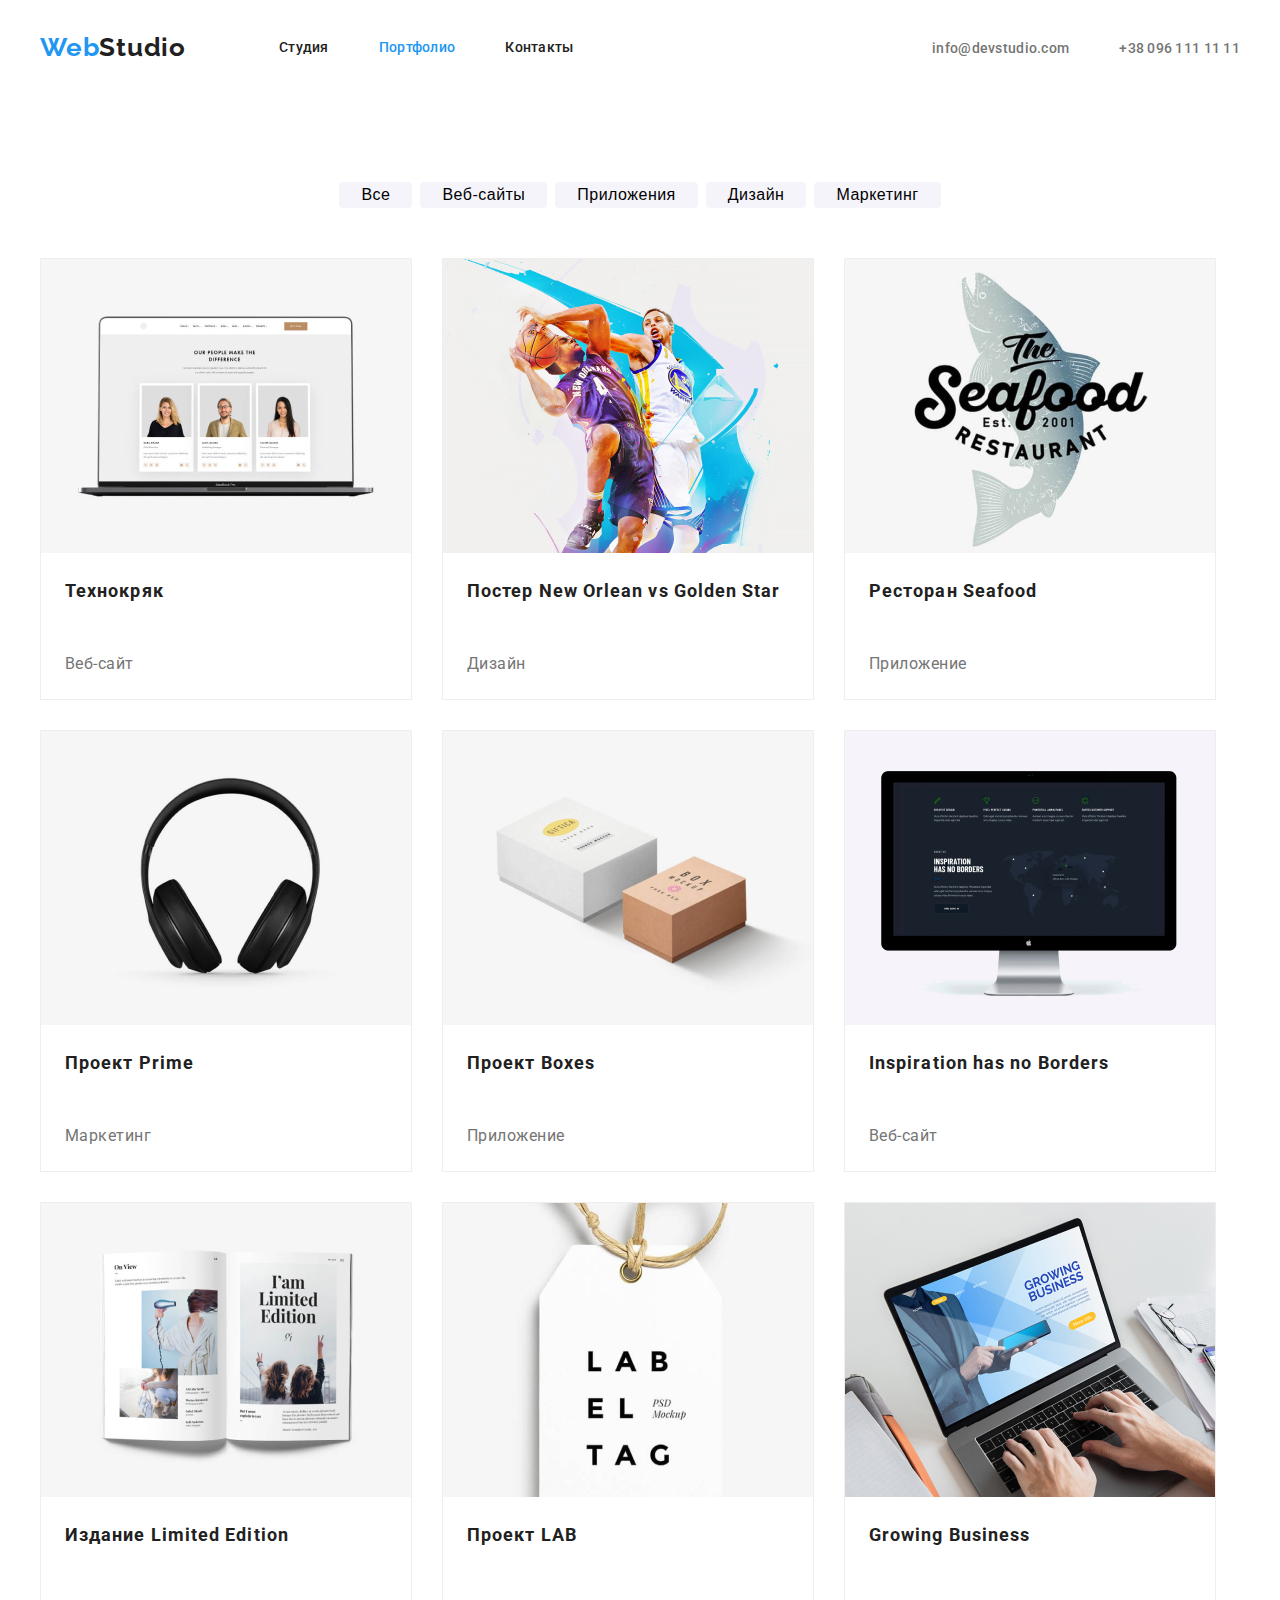
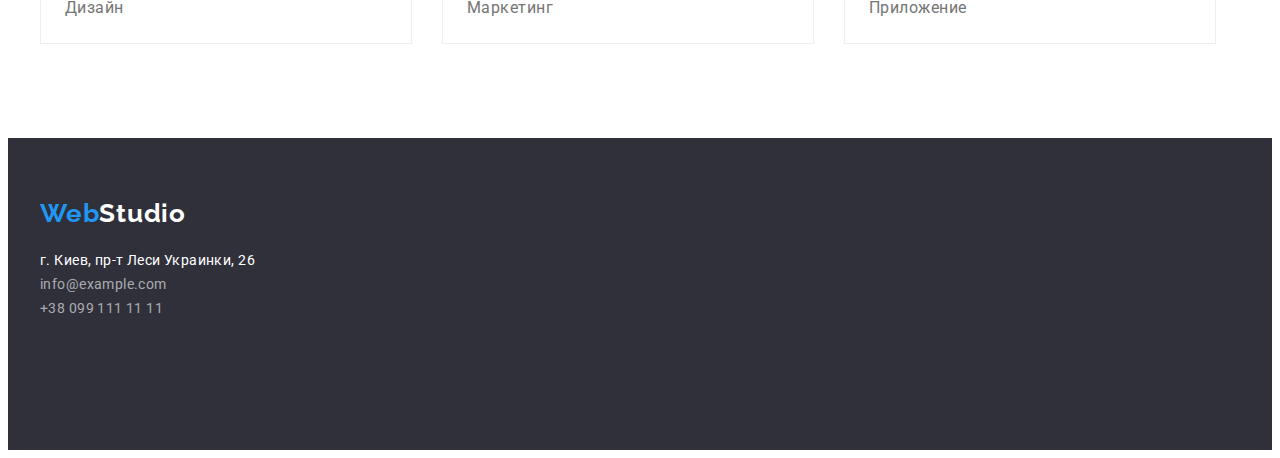
==== portfolio.html @ c2d35699 "Файлы 3 работы" ====
<!DOCTYPE html>
<html lang="ru">
<head>
    <meta charset="UTF-8">
    <meta name="viewport" content="width=device-width, initial-scale=1.0">
    <title>Web-Studio</title>
    <link rel="preconnect" href="https://fonts.gstatic.com">
    <link
        href="https://fonts.googleapis.com/css2?family=Raleway:wght@700&family=Roboto:wght@400;500;700;900&display=swap"
        rel="stylesheet">
    <link rel="stylesheet" href="https://cdnjs.cloudflare.com/ajax/libs/modern-normalize/1.0.0/modern-normalize.min.css"
        integrity="sha512-ISS7cAi1PEhQ8jnbJpJZMd29NlhNj4AWYyLOSp2CE/CsHxTCu+r+t0D2yoJudVrd0/8fTVPUVDzY5Tvli75u/g=="
        crossorigin="anonymous" />
        <link rel="stylesheet" href="./css/common.css">
    <link rel="stylesheet" href="./css/styles.css" />
</head>
<body>
    <!--Шапка-->
    <header class="header">
        <div class="container">
            <nav class="navigation">
                <a class="logo-color" href="./index.html">Web<span class="logo-header">Studio</span>
                </a>
                <ul class="site-nav list">
                    <li class="site-nav-item">
                        <a href="./index.html" class="site-nav-link">Студия</a></li>
                    <li class="site-nav-item">
                        <a href="./portfolio.html" class="site-nav-link current">Портфолио</a></li>
                    <li class="site-nav-item">
                        <a href="#" class="site-nav-link">Контакты</a></li>
                </ul>
                <ul class="contacts list">
                    <li class="contact-item"><a class="contacts-mail"
                            href="mailto:info@devstudio.com">info@devstudio.com</a></li>
                    <li class="contact-item"><a class="contacts-tel" href="tel:+380961111111">+38 096 111 11 11</a></li>
                </ul>
            </nav>
        </div>
    </header>
    <main>
        <!-- Портфолио -->
        <section class="portfolio">
            <div class="container">
            <h1 class="gallery-name">Portfolio</h1>
            <!-- Навигация портфолио -->
            <nav class="nav-gallery">
                <ul class="nav-gallery-items list">
                    <li class="nav-gallery-link"><button type="button" class="btn-gallery">Все</button></li>
                    <li class="nav-gallery-link"><button type="button" class="btn-gallery">Веб-сайты</button></li>
                    <li class="nav-gallery-link"><button type="button" class="btn-gallery">Приложения</button></li>
                    <li class="nav-gallery-link"><button type="button" class="btn-gallery">Дизайн</button></li>
                    <li class="nav-gallery-link"><button type="button" class="btn-gallery">Маркетинг</button></li>
                </ul>
            </nav>
            <!-- Фильтры -->
            <ul class="filter list">
                <li class="filter-item">
                    <a class="filter-link" href="#"></a>
                    <img src="./images/portfolio-img1.jpg" alt="Ноутбук">
                    <h2 class="filter-title">Технокряк</h2>
                    <p class="filter-btn-text">Веб-сайт</p>
                </li>
                <li class="filter-item">
                    <a class="filter-link" href="#"></a>
                    <img src="./images/portfolio-img2.jpg" alt="Постер с баскетболистами">
                    <h2 class="filter-title">Постер New Orlean vs Golden Star</h2>
                    <p class="filter-btn-text">Дизайн</p>
                </li>
                <li class="filter-item">
                    <a class="filter-link" href="#"></a>
                    <img src="./images/portfolio-img3.jpg" alt="Постер рыбного ресторана">
                    <h2 class="filter-title">Ресторан Seafood</h2>
                    <p class="filter-btn-text">Приложение</p>
                </li>
                <li class="filter-item">
                    <a class="filter-link" href="#"></a>
                    <img src="./images/portfolio-img4.jpg" alt="Наушники">
                    <h2 class="filter-title">Проект Prime</h2>
                    <p class="filter-btn-text">Маркетинг</p>
                </li>
                <li class="filter-item">
                    <a class="filter-link" href="#"></a>
                    <img src="./images/portfolio-img5.jpg" alt="Коробки">
                    <h2 class="filter-title">Проект Boxes</h2>
                    <p class="filter-btn-text">Приложение</p>
                </li>
                <li class="filter-item">
                    <a class="filter-link" href="#"></a>
                    <img src="./images/portfolio-img6.jpg" alt="Монитор">
                    <h2 class="filter-title">Inspiration has no Borders</h2>
                    <p class="filter-btn-text">Веб-сайт</p>
                </li>
                <li class="filter-item">
                    <a class="filter-link" href="#"></a>
                    <img src="./images/portfolio-img7.jpg" alt="Журнал">
                    <h2 class="filter-title">Издание Limited Edition</h2>
                    <p class="filter-btn-text">Дизайн</p>                    
                </li>
                <li class="filter-item">
                    <a class="filter-link" href="#"></a>
                    <img src="./images/portfolio-img8.jpg" alt="Этикетка">
                    <h2 class="filter-title">Проект LAB</h2>
                    <p class="filter-btn-text">Маркетинг</p>
                </li>
                <li class="filter-item">
                    <a class="filter-link" href="#"></a>
                    <img src="./images/portfolio-img9.jpg" alt="Экран ноутбука">
                    <h2 class="filter-title">Growing Business</h2>
                    <p class="filter-btn-text">Приложение</p>
                </li>
            </ul>
            </div>
        </section>
    </main>
        <!--Подвал-->
    <footer class="footer-section">
        <div class="container">
            <a class="logo-color" href="./index.html">Web<span class="logo-footer">Studio</span>
            </a>
            <!--Контакты-->
            <address class="contacts-footer">
                <ul class="contacts-footer-list list">
                    <li><a class="contacts-footer-link" href="https://goo.gl/maps/oXFUqeDzzRubqZXH6" target="_blank"
                            rel="noopener noreferrer">г. Киев, пр-т Леси Украинки, 26</a></li>
                    <li><a class="contacts-footer-mail" href="mailto:info@example.com">info@example.com</a></li>
                    <li><a class="contacts-footer-tel" href="tel:+380991111111">+38 099 111 11 11</a></li>
                </ul>
            </address>
        </div>
    </footer>
</body>
</html>
---- css/common.css ----
:root {
  --secondary-font: "Raleway", sans-serif;
  --accent-color: #2196f3;
  --secondary-color: #ffffff;
}
body {
  font-family: "Roboto", sans-serif;
  background-color: #ffffff;
  color: #212121;
}
.a {
  text-decoration: none;
}
ul {
  margin: 0;
  padding: 0;
  list-style: none;
}
h1,
h2,
h3,
h4,
h5,
h6 {
  margin: 0;
}
p {
  margin: 0;
}
img {
  display: block;
}
/* =====components===== */
.site-nav-link:hover,
.site-nav-link:focus,
.contacts-mail:hover,
.contacts-tel:hover,
.contacts-footer-mail:hover,
.contacts-footer-mail:focus,
.contacts-footer-tel:hover,
.contacts-footer-tel:focus,
.contacts-footer-link:hover,
.contacts-footer-link:focus {
  color: var(--accent-color);
  }
.header {
  display: flex;
  align-items: center;
  padding-top: 24px;
  padding-bottom: 25px;
}
.container {
  width: 1200px;
  padding: 0 15px;
  margin: 0 auto;
}
/* =====end-components===== */
/* =====header===== */

.logo-color {
  font-family: var(--secondary-font);
  font-weight: 700;
  font-size: 26px;
  line-height: 1.192;
  letter-spacing: 0.03em;
  color: var(--accent-color);
  text-decoration: none;
}
.logo-header {
  color: #212121;
}
.contacts-mail,
.contacts-tel {
  font-weight: 500;
  font-size: 14px;
  line-height: 1.143;
  letter-spacing: 0.02em;
  color: #757575;
  text-decoration: none;
}
/* =====end-header===== */

/* =====footer===== */
.footer-section {
  background-color: #2f303a;
  padding-top: 60px;
  padding-bottom: 60px;
}
.logo-footer {
  color: var(--secondary-color);
  width: 145px;
}
.site-nav-link {
  color: #212121;
}
.contacts-footer-list {
  padding-top: 20px;
  padding-bottom: 60px;
  width: 231px;
  height: 81px;
  font-weight: 400;
  font-size: 14px;
  line-height: 1.714;
  letter-spacing: 0.03em;
  font-style: normal;
}
.contacts-footer-link {
  color: var(--secondary-color);
  text-decoration: none;
}
.contacts-footer-mail,
.contacts-footer-tel {
  color: rgba(255, 255, 255, 0.6);
  text-decoration: none;
}
/* =====end-footer===== */
---- css/styles.css ----
:root {
  --secondary-color: #ffffff;
  --bg-color: #2196f3;
  --text-color: #757575;
}
/* =====maim page===== */
/* =====header====== */
.header .logo-color {
  margin-right: 93px;
}
.header .contacts {
  display: flex;
  margin-left: auto;
}
.navigation {
  display: flex;
  align-items: center;
}
.site-nav {
  display: flex;
}
.site-nav-item:not(:last-child) {
  margin-right: 50px;
}
.contact-item:not(:last-child) {
  margin-right: 50px;
}
.site-nav-link {
  display: block;
  font-weight: 500;
  font-size: 14px;
  line-height: 1.143;
  letter-spacing: 0.02em;
  text-decoration: none;
}
/* =====end-header====== */
/* =====hero===== */
.hero {
  min-height: 600px;

  display: flex;
  justify-content: center;
  align-items: center;

  text-align: center;
  background-color: #2f303a;
}
.hero-title {
  width: 696px;
  margin: auto;
  font-weight: 900;
  font-size: 44px;
  line-height: 1.364;
  letter-spacing: 0.06em;
  text-transform: uppercase;
  color: var(--secondary-color);
}
.hero-button {
  display: block;
  margin-top: 30px;
  margin-left: auto;
  margin-right: auto;
  min-width: 200px;
  border: none;
  border-radius: 4px;
  font-weight: 700;
  font-size: 16px;
  line-height: 1.875;
  letter-spacing: 0.06em;
  background-color: #2196f3;
  color: var(--secondary-color);
  cursor: pointer;
  padding: 10px 32px;
}
/* =====end-hero===== */
/* =====section-features===== */
.features-items {
  display: flex;
}
.features-items-link {
  width: 270px;
  height: 101px;
}
.features-items-link:not(:last-child) {
  margin-right: 30px;
}
.features-link-title {
  font-weight: 700;
  font-size: 14px;
  line-height: 1.172;
  letter-spacing: 0.03em;
  text-transform: uppercase;
}
.features-link-text {
  padding-top: 10px;
  font-weight: 400;
  font-size: 14px;
  line-height: 1.52;
  letter-spacing: 0.03em;
  color: var(--text-color);
}
.features {
  padding-bottom: 94px;
  padding-top: 94px;
  min-height: 101px;
}
/* =====end-section-features===== */
/* =====section-work===== */
.work {
  display: flex;
  padding-bottom: 94px;
}
.work-items {
  display: flex;
}
.work-link:not(:last-child) {
  margin-right: 30px;
}
.work-title,
.team-title {
  padding-bottom: 50px;
  font-weight: 700;
  font-size: 36px;
  line-height: 1.167;
  text-align: center;
  letter-spacing: 0.03em;
}
/* =====end-section-work */
/* =====section-team===== */
.team {
  display: flex;
  padding-top: 94px;
  padding-bottom: 94px;

  background-color: #f5f4fa;
}
.team-name {
  padding: 30px 59px 10px;
  font-weight: 500;
  font-size: 16px;
  line-height: 1.188;
  text-align: center;
  letter-spacing: 0.03em;
}
.team-items {
  display: flex;
}
.team-link:not(:last-child) {
  margin-right: 30px;
}
.team-position {
  font-weight: 400;
  font-size: 16px;
  line-height: 1.188;
  text-align: center;
  letter-spacing: 0.03em;
  color: var(--text-color);
}
/* =====end-section-team===== */
/* =====end main page===== */
/* =====portfolio page===== */
/* =====portfolio===== */
.portfolio {
  display: flex;
  align-items: center;
  margin-top: 94px;
  margin-bottom: 94px;
}
.gallery-name {
  display: none;
}
.nav-gallery {
  margin-bottom: 50px;
  display: flex;
  justify-content: center;
}
.nav-gallery-items {
  display: flex;
}
.nav-gallery-link {
  display: flex;
}
.nav-gallery-link:not(:last-child) {
  margin-right: 8px;
}
.btn-gallery {
  display: block;
  border: none;
  border-radius: 4px;
  padding: 12px 22px;

  font-weight: 500;
  font-size: 16px;
  line-height: 1.625px;
  text-align: center;
  letter-spacing: 0.03em;
  background-color: #f5f4fa;
}
.btn-gallery:hover,
.btn-gallery:focus {
  background-color: #2196f3;
  color: var(--secondary-color);
}
/* =====end-portfolio===== */
/* =====filtrs===== */
.filter {
  display: flex;
  flex-wrap: wrap;
}
.filter-item {
  width: 370px;
  margin-right: 30px;
  margin-bottom: 30px;
  border: 1px solid #eeeeee;
}
.filter-item:nth-child(3n) {
  margin-right: 0;
}
.filter-item:nth-last-child(-n + 3) {
  margin-bottom: 0;
}
.filter-title {
  min-width: 322px;
  height: 36px;
  padding: 20px 24px;
  font-weight: 700;
  font-size: 18px;
  line-height: 2;
  letter-spacing: 0.06em;
}
.filter-btn-text {
  width: 322px;
  padding: 20px 24px;
  font-weight: 400;
  font-size: 16px;
  line-height: 1.875;
  letter-spacing: 0.03em;
  color: var(--text-color);
}
/* =====end-filtrs===== */
/* =====end portfolio page===== */
.site-nav .current {
  color: var(--accent-color);
}
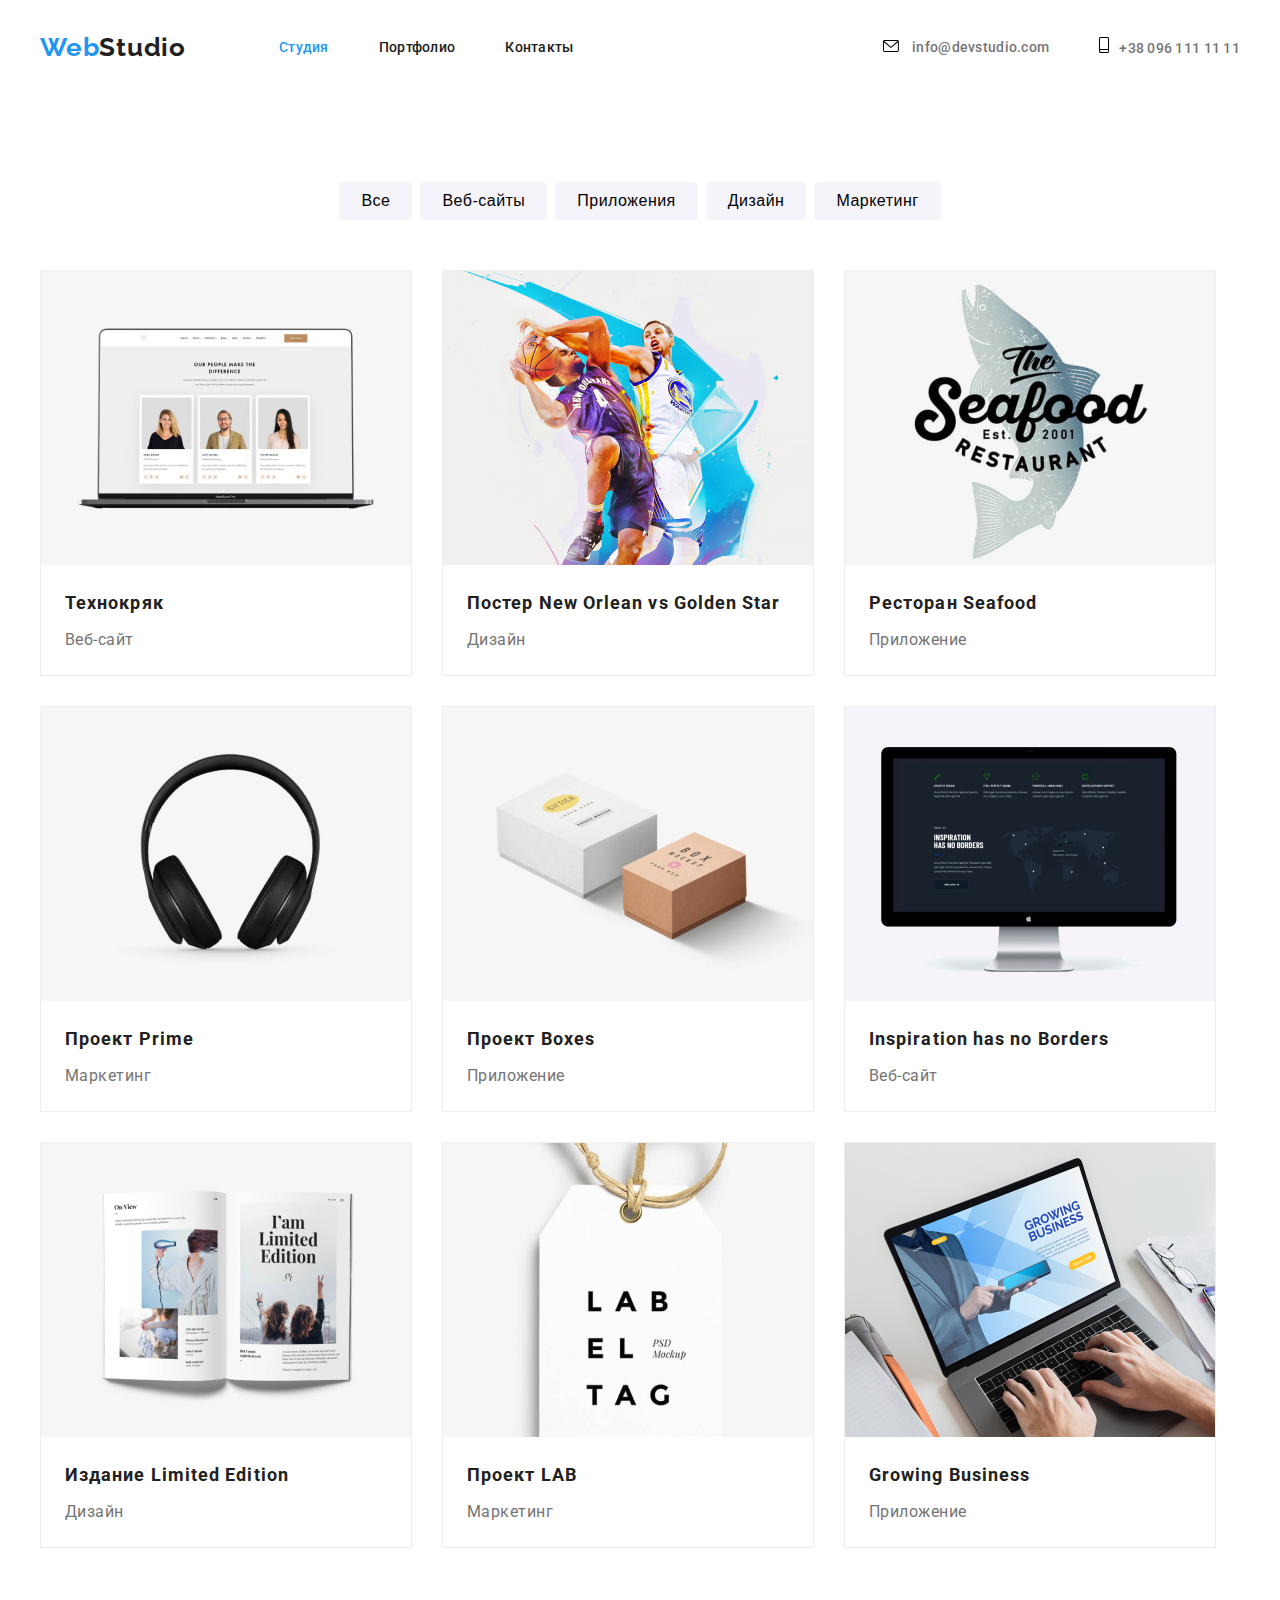
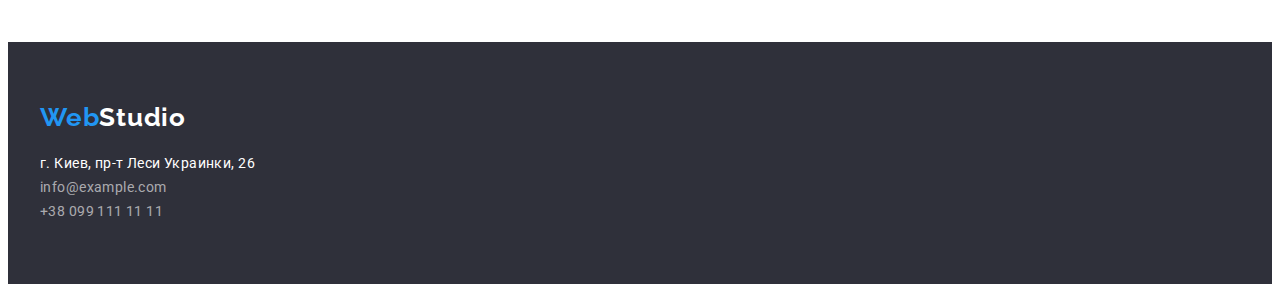
==== commit 3dd185ba: "Оформление Героя и Шапки" ====
--- a/portfolio.html
+++ b/portfolio.html
@@ -23,16 +23,22 @@
                 </a>
                 <ul class="site-nav list">
                     <li class="site-nav-item">
-                        <a href="./index.html" class="site-nav-link">Студия</a></li>
+                        <a href="./index.html" class="site-nav-link current">Студия</a></li>
                     <li class="site-nav-item">
-                        <a href="./portfolio.html" class="site-nav-link current">Портфолио</a></li>
+                        <a href="./portfolio.html" class="site-nav-link">Портфолио</a></li>
                     <li class="site-nav-item">
                         <a href="#" class="site-nav-link">Контакты</a></li>
                 </ul>
                 <ul class="contacts list">
-                    <li class="contact-item"><a class="contacts-mail"
-                            href="mailto:info@devstudio.com">info@devstudio.com</a></li>
-                    <li class="contact-item"><a class="contacts-tel" href="tel:+380961111111">+38 096 111 11 11</a></li>
+    
+                    <li class="contact-item"> <a class="contacts-mail" href="mailto:info@devstudio.com"> <svg
+                                class="mail-icon" width="16" height="12">
+                                <use href="./images/sprite.svg#icon-letter"></use>
+                            </svg> info@devstudio.com</a></li>
+                    <li class="contact-item"><a class="contacts-tel" href="tel:+380961111111"><svg class="tel-icon"
+                                width="10" height="16">
+                                <use href="./images/sprite.svg#icon-smartphone"></use>
+                            </svg>+38 096 111 11 11</a></li>
                 </ul>
             </nav>
         </div>
--- a/css/common.css
+++ b/css/common.css
@@ -42,7 +42,7 @@
 .contacts-footer-link:hover,
 .contacts-footer-link:focus {
   color: var(--accent-color);
-  }
+}
 .header {
   display: flex;
   align-items: center;
@@ -54,6 +54,19 @@
   padding: 0 15px;
   margin: 0 auto;
 }
+.site-nav .current {
+  color: var(--accent-color);
+}
+.mail-icon,
+.tel-icon {
+  margin-right: 10px;
+}
+.contacts-mail:hover .mail-icon,
+.contacts-mail:focus .mail-icon,
+.contacts-tel:hover .tel-icon,
+.contacts-tel:focus .tel-icon {
+  fill: currentColor;
+}
 /* =====end-components===== */
 /* =====header===== */
 
@@ -61,7 +74,7 @@
   font-family: var(--secondary-font);
   font-weight: 700;
   font-size: 26px;
-  line-height: 1.192;
+  line-height: 1.174;
   letter-spacing: 0.03em;
   color: var(--accent-color);
   text-decoration: none;
@@ -73,7 +86,7 @@
 .contacts-tel {
   font-weight: 500;
   font-size: 14px;
-  line-height: 1.143;
+  line-height: 1.172;
   letter-spacing: 0.02em;
   color: #757575;
   text-decoration: none;
@@ -95,9 +108,7 @@
 }
 .contacts-footer-list {
   padding-top: 20px;
-  padding-bottom: 60px;
-  width: 231px;
-  height: 81px;
+  max-width: 231px;
   font-weight: 400;
   font-size: 14px;
   line-height: 1.714;
--- a/css/styles.css
+++ b/css/styles.css
@@ -29,25 +29,33 @@
   display: block;
   font-weight: 500;
   font-size: 14px;
-  line-height: 1.143;
+  line-height: 1.172;
   letter-spacing: 0.02em;
   text-decoration: none;
 }
 /* =====end-header====== */
 /* =====hero===== */
 .hero {
-  min-height: 600px;
-
   display: flex;
   justify-content: center;
   align-items: center;
 
   text-align: center;
+
   background-color: #2f303a;
+  background-image: linear-gradient(
+      rgba(47, 48, 58, 0.4),
+      rgba(47, 48, 58, 0.4)
+    ),
+    url("../images/hero.jpg");
+  background-repeat: no-repeat;
+  background-size: cover;
 }
 .hero-title {
   width: 696px;
-  margin: auto;
+  margin-top: 200px;
+  margin-left: auto;
+  margin-right: auto;
   font-weight: 900;
   font-size: 44px;
   line-height: 1.364;
@@ -58,6 +66,7 @@
 .hero-button {
   display: block;
   margin-top: 30px;
+  margin-bottom: 200px;
   margin-left: auto;
   margin-right: auto;
   min-width: 200px;
@@ -118,10 +127,10 @@
 }
 .work-title,
 .team-title {
-  padding-bottom: 50px;
+  margin-bottom: 50px;
   font-weight: 700;
   font-size: 36px;
-  line-height: 1.167;
+  line-height: 1.172;
   text-align: center;
   letter-spacing: 0.03em;
 }
@@ -135,10 +144,11 @@
   background-color: #f5f4fa;
 }
 .team-name {
-  padding: 30px 59px 10px;
+  padding-top: 30px;
+  padding-bottom: 10px;
   font-weight: 500;
   font-size: 16px;
-  line-height: 1.188;
+  line-height: 1.172;
   text-align: center;
   letter-spacing: 0.03em;
 }
@@ -149,9 +159,10 @@
   margin-right: 30px;
 }
 .team-position {
+  padding-bottom: 30px;
   font-weight: 400;
   font-size: 16px;
-  line-height: 1.188;
+  line-height: 1.172;
   text-align: center;
   letter-spacing: 0.03em;
   color: var(--text-color);
@@ -170,12 +181,13 @@
   display: none;
 }
 .nav-gallery {
-  margin-bottom: 50px;
+  margin-bottom: 34px;
   display: flex;
   justify-content: center;
 }
 .nav-gallery-items {
   display: flex;
+  padding-bottom: 16px;
 }
 .nav-gallery-link {
   display: flex;
@@ -187,7 +199,8 @@
   display: block;
   border: none;
   border-radius: 4px;
-  padding: 12px 22px;
+  padding: 6px 22px;
+  min-height: 38px;
 
   font-weight: 500;
   font-size: 16px;
@@ -220,17 +233,19 @@
   margin-bottom: 0;
 }
 .filter-title {
-  min-width: 322px;
-  height: 36px;
-  padding: 20px 24px;
+  margin-left: 24px;
+  margin-right: 24px;
+  margin-top: 20px;
+  margin-bottom: 4px;
   font-weight: 700;
   font-size: 18px;
   line-height: 2;
   letter-spacing: 0.06em;
 }
 .filter-btn-text {
-  width: 322px;
-  padding: 20px 24px;
+  margin-left: 24px;
+  margin-right: 24px;
+  margin-bottom: 20px;
   font-weight: 400;
   font-size: 16px;
   line-height: 1.875;
@@ -239,6 +254,3 @@
 }
 /* =====end-filtrs===== */
 /* =====end portfolio page===== */
-.site-nav .current {
-  color: var(--accent-color);
-}
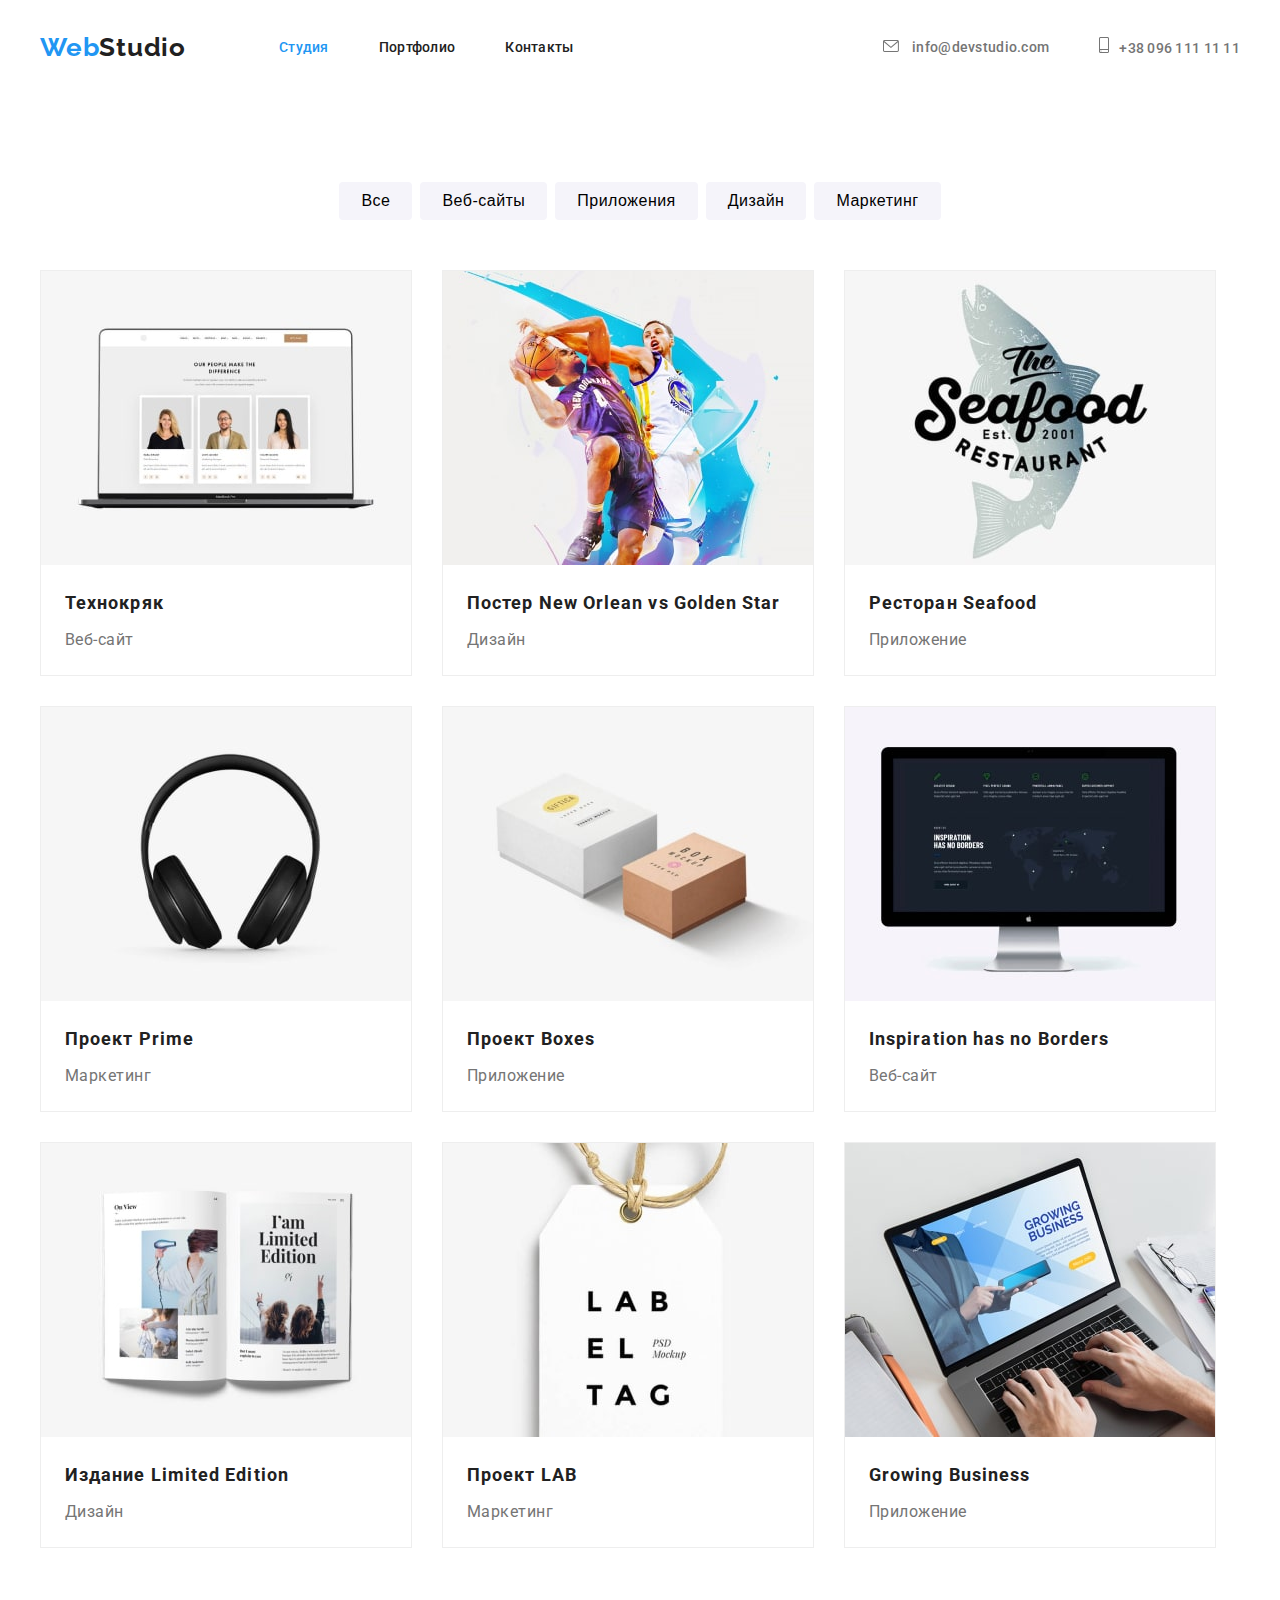
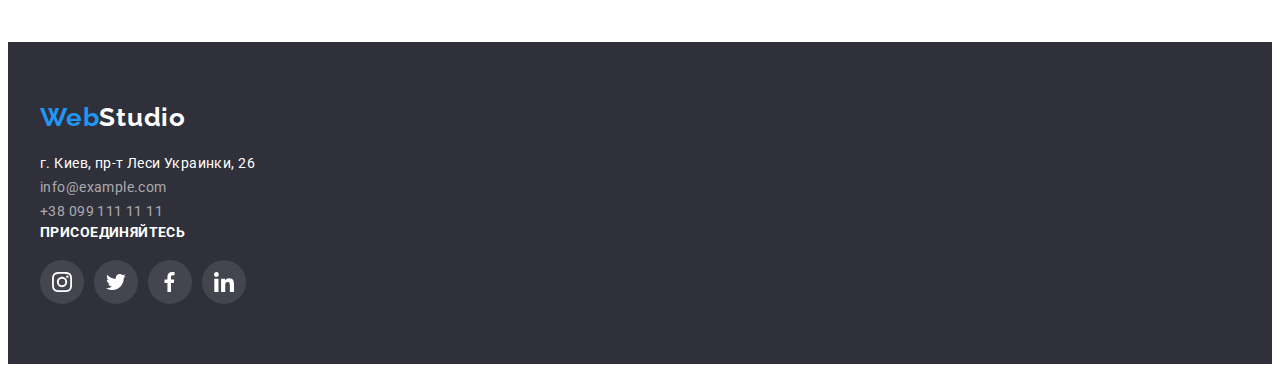
==== commit 58c3aea9: "Изменения в футере" ====
--- a/portfolio.html
+++ b/portfolio.html
@@ -118,21 +118,52 @@
             </div>
         </section>
     </main>
-        <!--Подвал-->
-    <footer class="footer-section">
-        <div class="container">
-            <a class="logo-color" href="./index.html">Web<span class="logo-footer">Studio</span>
-            </a>
-            <!--Контакты-->
-            <address class="contacts-footer">
-                <ul class="contacts-footer-list list">
-                    <li><a class="contacts-footer-link" href="https://goo.gl/maps/oXFUqeDzzRubqZXH6" target="_blank"
-                            rel="noopener noreferrer">г. Киев, пр-т Леси Украинки, 26</a></li>
-                    <li><a class="contacts-footer-mail" href="mailto:info@example.com">info@example.com</a></li>
-                    <li><a class="contacts-footer-tel" href="tel:+380991111111">+38 099 111 11 11</a></li>
-                </ul>
-            </address>
-        </div>
-    </footer>
-</body>
-</html>+        <footer class="footer-section">
+            <div class="container">
+                <div class="footer-adress">
+                    <a class="logo-color" href="./index.html">Web<span class="logo-footer">Studio</span>
+                    </a>
+                    <!--Контакты-->
+                    <address class="contacts-footer">
+                        <ul class="contacts-footer-list list">
+                            <li><a class="contacts-footer-link" href="https://goo.gl/maps/oXFUqeDzzRubqZXH6" target="_blank"
+                                    rel="noopener noreferrer">г. Киев, пр-т Леси Украинки, 26</a></li>
+                            <li><a class="contacts-footer-mail" href="mailto:info@example.com">info@example.com</a></li>
+                            <li><a class="contacts-footer-tel" href="tel:+380991111111">+38 099 111 11 11</a></li>
+                        </ul>
+                    </address>
+                </div>
+                <!--Социальные сети-->
+                <div class="social-footer">
+                    <h4 class="footer-social-title">присоединяйтесь</h4>
+                    <ul class="social-list-footer list">
+                        <li class="social-list-item-footer">
+                            <a class="social-list-link-footer" href="#"><svg class="icon" width="20" height="20">
+                                    <use href="./images/sprite.svg#icon-instagram"></use>
+                                </svg></a>
+                        </li>
+                        <li class="social-list-item-footer">
+                            <a class="social-list-link-footer" href="#"><svg class="icon" width="20" height="20">
+                                    <use href="./images/sprite.svg#icon-twitter"></use>
+                                </svg></a>
+                        </li>
+                        <li class="social-list-item-footer">
+                            <a class="social-list-link-footer" href="#"><svg class="icon" width="20" height="20">
+                                    <use href="./images/sprite.svg#icon-facebook"></use>
+                                </svg></a>
+                        </li>
+                        <li class="social-list-item-footer">
+                            <a class="social-list-link-footer" href="#"><svg class="icon" width="20" height="20">
+                                    <use href="./images/sprite.svg#icon-linkedin"></use>
+                                </svg></a>
+                        </li>
+                    </ul>
+        
+                    </li>
+                    </ul>
+                </div>
+            </div>
+        </footer>
+        </body>
+        
+        </html>--- a/css/common.css
+++ b/css/common.css
@@ -59,6 +59,7 @@
 }
 .mail-icon,
 .tel-icon {
+  fill: #757575;
   margin-right: 10px;
 }
 .contacts-mail:hover .mail-icon,
@@ -95,13 +96,31 @@
 
 /* =====footer===== */
 .footer-section {
+  display: flex;
   background-color: #2f303a;
   padding-top: 60px;
   padding-bottom: 60px;
 }
+.footer-adress {
+  width: 231px;
+  margin-right: 70px;
+  align-items: baseline;
+}
+.social-footer {
+  width: 206px;
+  height: 80px;
+  align-items: baseline;
+}
+.social-list-footer {
+  display: flex;
+  justify-content: space-between;
+}
+.social-list-item-footer {
+  justify-content: space-between;
+}
+
 .logo-footer {
   color: var(--secondary-color);
-  width: 145px;
 }
 .site-nav-link {
   color: #212121;
@@ -124,4 +143,34 @@
   color: rgba(255, 255, 255, 0.6);
   text-decoration: none;
 }
+.footer-social-title {
+  font-weight: 700;
+  font-size: 14px;
+  line-height: 1.143;
+  letter-spacing: 0.03em;
+  text-transform: uppercase;
+  color: var(--secondary-color);
+  margin-bottom: 20px;
+}
+
+.social-list-link-footer {
+  display: flex;
+  justify-content: center;
+  align-items: center;
+  width: 44px;
+  height: 44px;
+  border-radius: 50%;
+  background-color: rgba(255, 255, 255, 0.1);
+}
+.social-list-footer .icon {
+  fill: var(--secondary-color);
+}
+.social-list-link-footer:hover,
+.social-list-link-footer:focus {
+  background-color: var(--bg-color);
+}
+.social-list-link-footer:hover .icon,
+.social-list-link-footer:focus .icon {
+  fill: var(--secondary-color);
+}
 /* =====end-footer===== */
--- a/css/styles.css
+++ b/css/styles.css
@@ -88,10 +88,18 @@
 }
 .features-items-link {
   width: 270px;
-  height: 101px;
 }
 .features-items-link:not(:last-child) {
   margin-right: 30px;
+}
+.features-bg {
+  display: flex;
+  justify-content: center;
+  align-items: center;
+  min-height: 120px;
+  margin-bottom: 30px;
+  background-color: #f5f4fa;
+  border-radius: 4px;
 }
 .features-link-title {
   font-weight: 700;
@@ -126,7 +134,8 @@
   margin-right: 30px;
 }
 .work-title,
-.team-title {
+.team-title,
+.clients-title {
   margin-bottom: 50px;
   font-weight: 700;
   font-size: 36px;
@@ -155,11 +164,17 @@
 .team-items {
   display: flex;
 }
+.team-card {
+  background-color: var(--secondary-color);
+  padding-bottom: 30px;
+  box-shadow: 0px 1px 3px rgba(0, 0, 0, 0.12), 0px 1px 1px rgba(0, 0, 0, 0.14),
+    0px 2px 1px rgba(0, 0, 0, 0.2);
+  border-radius: 0px 0px 4px 4px;
+}
 .team-link:not(:last-child) {
   margin-right: 30px;
 }
 .team-position {
-  padding-bottom: 30px;
   font-weight: 400;
   font-size: 16px;
   line-height: 1.172;
@@ -167,7 +182,70 @@
   letter-spacing: 0.03em;
   color: var(--text-color);
 }
-/* =====end-section-team===== */
+.social-list {
+  display: flex;
+  justify-content: space-between;
+  margin-right: 32px;
+  margin-left: 32px;
+  margin-top: 16px;
+}
+.social-list-link {
+  display: flex;
+  justify-content: center;
+  align-items: center;
+  width: 44px;
+  height: 44px;
+  border-radius: 50%;
+  background-color: var(--secondary-color);
+}
+.social-list .icon {
+  fill: #afb1b8;
+}
+.social-list-link:hover,
+.social-list-link:focus {
+  background-color: var(--bg-color);
+}
+.social-list-link:hover .icon,
+.social-list-link:focus .icon {
+  fill: var(--secondary-color);
+}
+.clients {
+  display: flex;
+  padding-top: 94px;
+  padding-bottom: 94px;
+}
+.clients-list {
+  display: flex;
+  justify-content: space-between;
+}
+.clients-list-link {
+  display: flex;
+  justify-content: center;
+  align-items: center;
+  color: #afb1b8;
+  border: 1px solid #afb1b8;
+  border-radius: 4px;
+  width: 170px;
+  height: 90px;
+}
+.clients-list-link:not(:last-child) {
+  margin-right: 30px;
+}
+
+.clients-list .icon-1,
+.icon-2,
+.icon-3,
+.icon-4,
+.icon-5,
+.icon-6 {
+  fill: currentColor;
+}
+.clients-list-link:hover,
+.clients-list-link:focus {
+  color: var(--bg-color);
+  border-color: var(--bg-color);
+}
+/* ===== end-section-clients===== */
 /* =====end main page===== */
 /* =====portfolio page===== */
 /* =====portfolio===== */
@@ -252,5 +330,11 @@
   letter-spacing: 0.03em;
   color: var(--text-color);
 }
+.filter-item:hover,
+.filter-item:focus {
+  border: 1px solid #eeeeee;
+  box-shadow: 0px 1px 1px rgba(0, 0, 0, 0.12), 0px 4px 4px rgba(0, 0, 0, 0.06),
+    1px 4px 6px rgba(0, 0, 0, 0.16);
+}
 /* =====end-filtrs===== */
 /* =====end portfolio page===== */
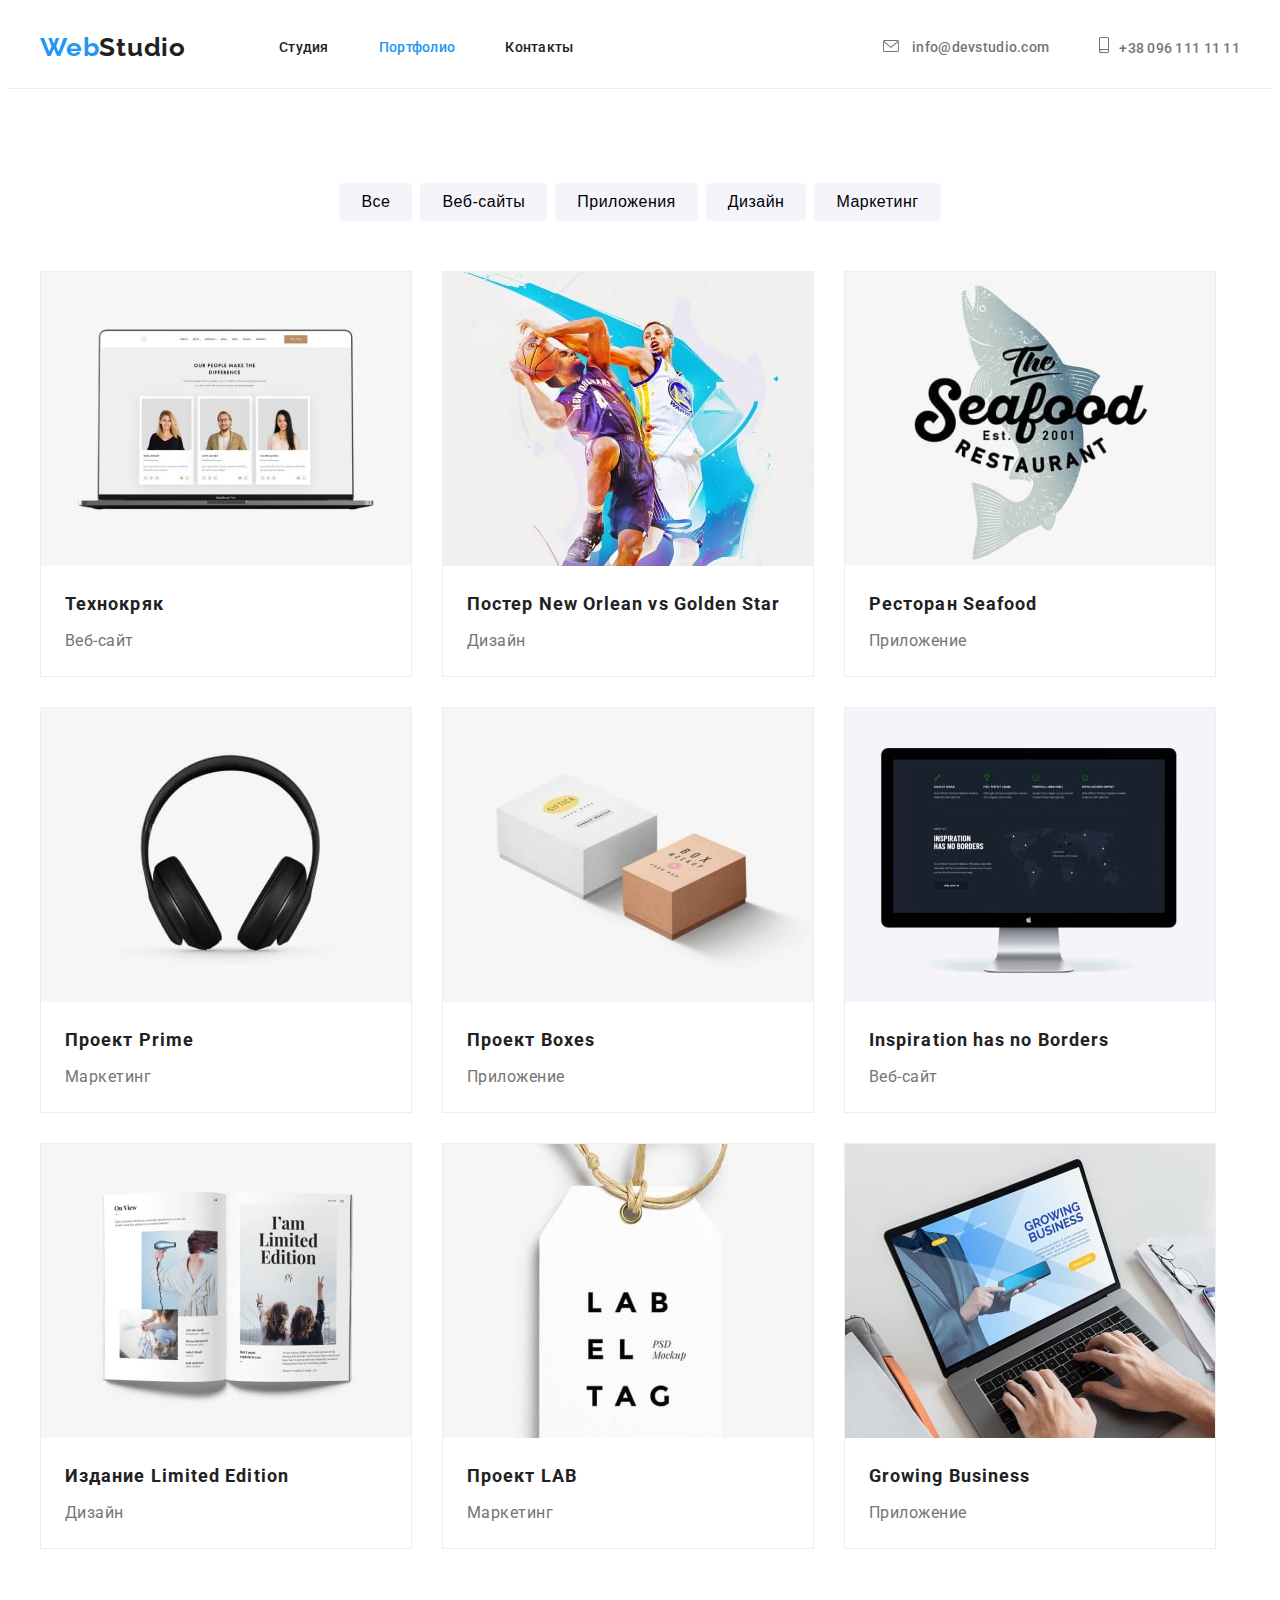
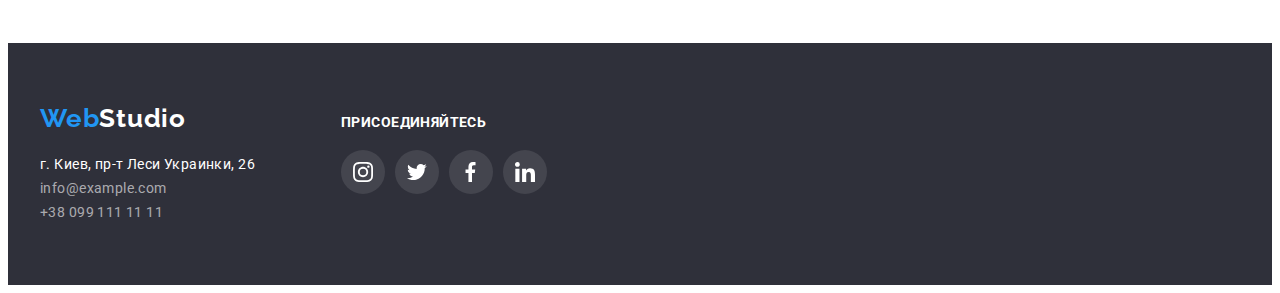
==== commit bfe0f98d: "Добавлена верхняя линия" ====
--- a/portfolio.html
+++ b/portfolio.html
@@ -23,9 +23,9 @@
                 </a>
                 <ul class="site-nav list">
                     <li class="site-nav-item">
-                        <a href="./index.html" class="site-nav-link current">Студия</a></li>
+                        <a href="./index.html" class="site-nav-link">Студия</a></li>
                     <li class="site-nav-item">
-                        <a href="./portfolio.html" class="site-nav-link">Портфолио</a></li>
+                        <a href="./portfolio.html" class="site-nav-link current">Портфолио</a></li>
                     <li class="site-nav-item">
                         <a href="#" class="site-nav-link">Контакты</a></li>
                 </ul>
@@ -158,10 +158,7 @@
                                 </svg></a>
                         </li>
                     </ul>
-        
-                    </li>
-                    </ul>
-                </div>
+                        </div>
             </div>
         </footer>
         </body>
--- a/css/common.css
+++ b/css/common.css
@@ -48,6 +48,7 @@
   align-items: center;
   padding-top: 24px;
   padding-bottom: 25px;
+  border-bottom: 1px solid #ececec;
 }
 .container {
   width: 1200px;
@@ -96,19 +97,21 @@
 
 /* =====footer===== */
 .footer-section {
-  display: flex;
   background-color: #2f303a;
   padding-top: 60px;
   padding-bottom: 60px;
 }
+.footer-section .container {
+  display: flex;
+  align-items: baseline;
+}
 .footer-adress {
   width: 231px;
+  align-items: baseline;
   margin-right: 70px;
-  align-items: baseline;
 }
 .social-footer {
   width: 206px;
-  height: 80px;
   align-items: baseline;
 }
 .social-list-footer {
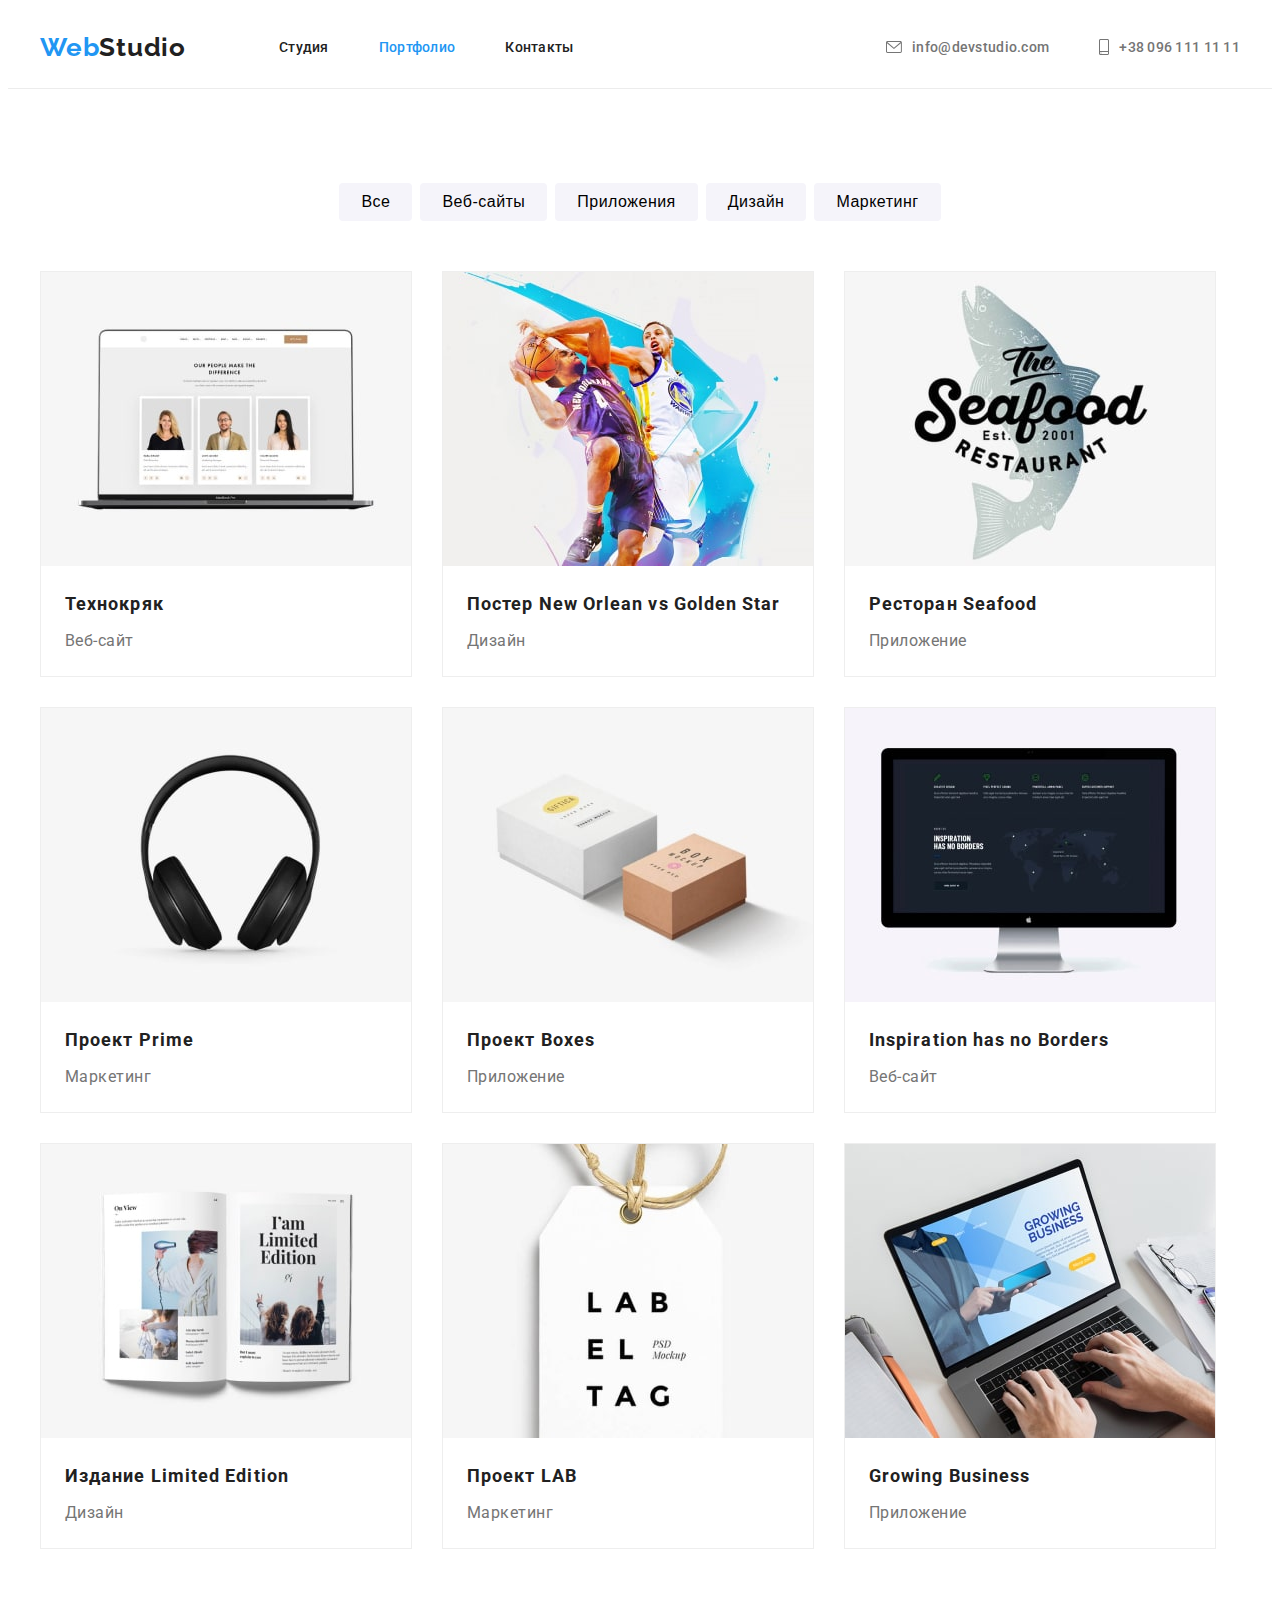
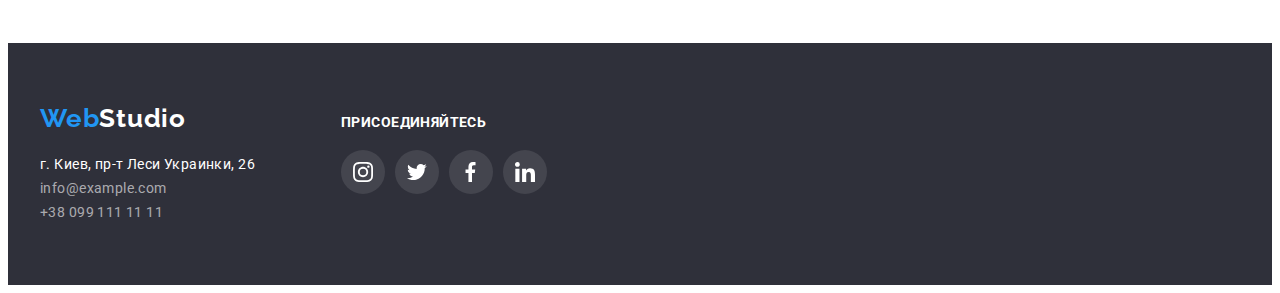
==== commit a40d4c0c: "Правки в контактах шапки" ====
--- a/portfolio.html
+++ b/portfolio.html
@@ -30,8 +30,7 @@
                         <a href="#" class="site-nav-link">Контакты</a></li>
                 </ul>
                 <ul class="contacts list">
-    
-                    <li class="contact-item"> <a class="contacts-mail" href="mailto:info@devstudio.com"> <svg
+                        <li class="contact-item"> <a class="contacts-mail" href="mailto:info@devstudio.com"> <svg
                                 class="mail-icon" width="16" height="12">
                                 <use href="./images/sprite.svg#icon-letter"></use>
                             </svg> info@devstudio.com</a></li>
--- a/css/common.css
+++ b/css/common.css
@@ -30,6 +30,37 @@
 img {
   display: block;
 }
+/* =====header====== */
+.header .logo-color {
+  margin-right: 93px;
+}
+.header .contacts {
+  display: flex;
+  margin-left: auto;
+}
+.navigation {
+  display: flex;
+  align-items: center;
+}
+.site-nav {
+  display: flex;
+}
+.site-nav-item:not(:last-child) {
+  margin-right: 50px;
+}
+.contact-item:not(:last-child) {
+  margin-right: 50px;
+}
+
+.site-nav-link {
+  display: block;
+  font-weight: 500;
+  font-size: 14px;
+  line-height: 1.172;
+  letter-spacing: 0.02em;
+  text-decoration: none;
+}
+/* =====end-header====== */
 /* =====components===== */
 .site-nav-link:hover,
 .site-nav-link:focus,
@@ -92,6 +123,8 @@
   letter-spacing: 0.02em;
   color: #757575;
   text-decoration: none;
+  display: flex;
+  align-items: center;
 }
 /* =====end-header===== */
 
--- a/css/styles.css
+++ b/css/styles.css
@@ -4,36 +4,6 @@
   --text-color: #757575;
 }
 /* =====maim page===== */
-/* =====header====== */
-.header .logo-color {
-  margin-right: 93px;
-}
-.header .contacts {
-  display: flex;
-  margin-left: auto;
-}
-.navigation {
-  display: flex;
-  align-items: center;
-}
-.site-nav {
-  display: flex;
-}
-.site-nav-item:not(:last-child) {
-  margin-right: 50px;
-}
-.contact-item:not(:last-child) {
-  margin-right: 50px;
-}
-.site-nav-link {
-  display: block;
-  font-weight: 500;
-  font-size: 14px;
-  line-height: 1.172;
-  letter-spacing: 0.02em;
-  text-decoration: none;
-}
-/* =====end-header====== */
 /* =====hero===== */
 .hero {
   display: flex;
